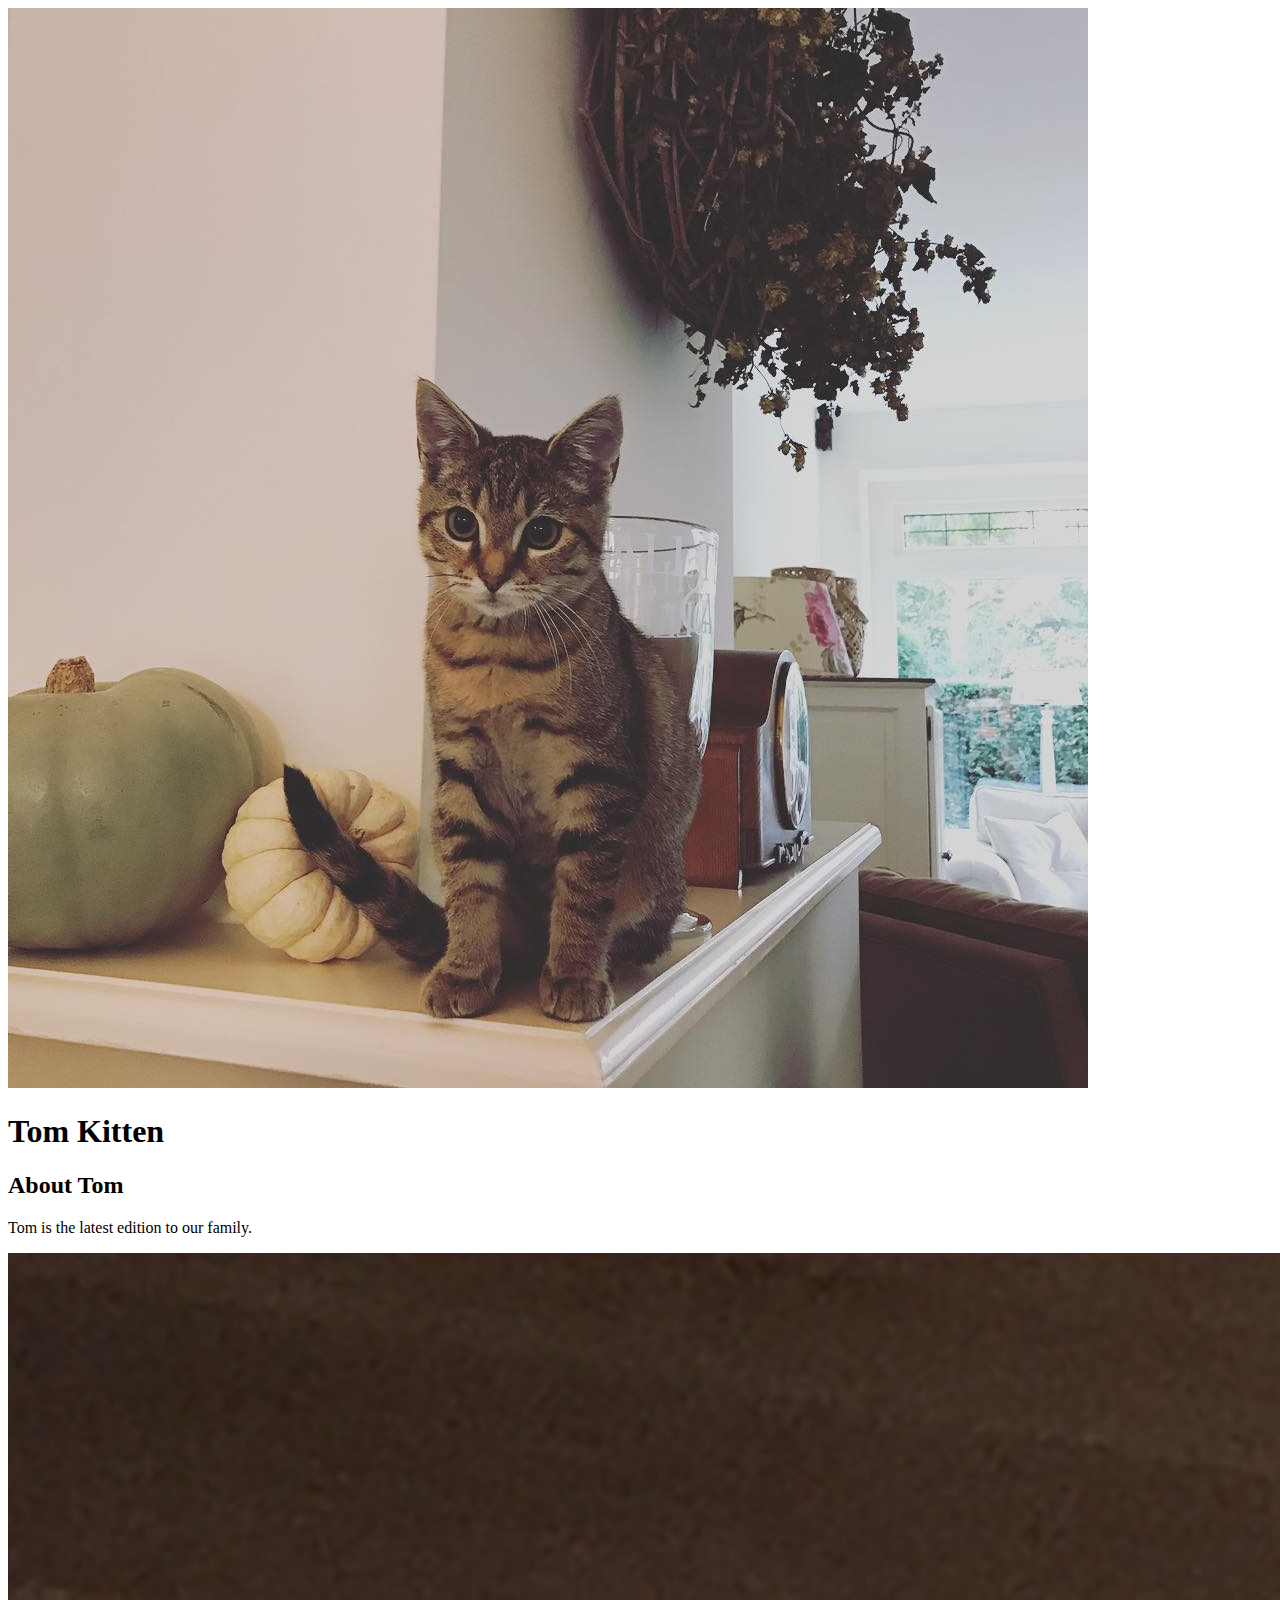
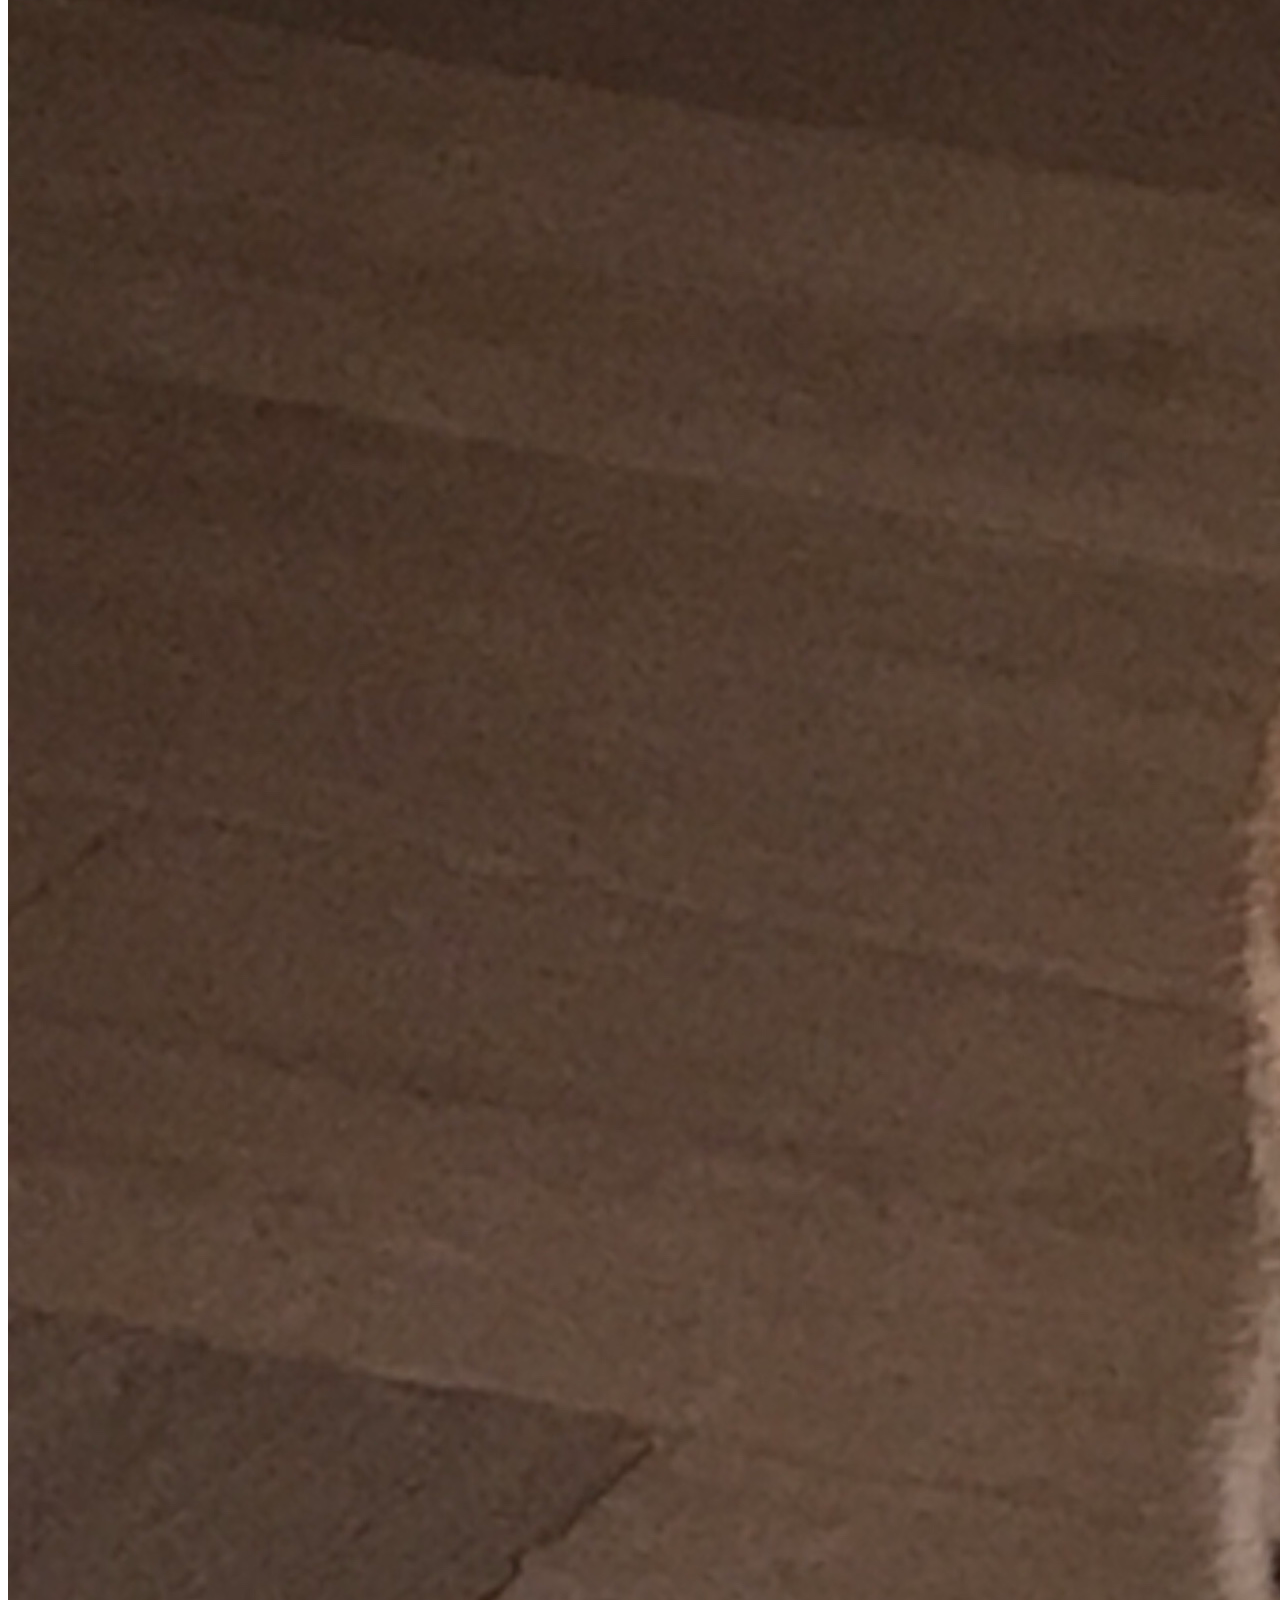
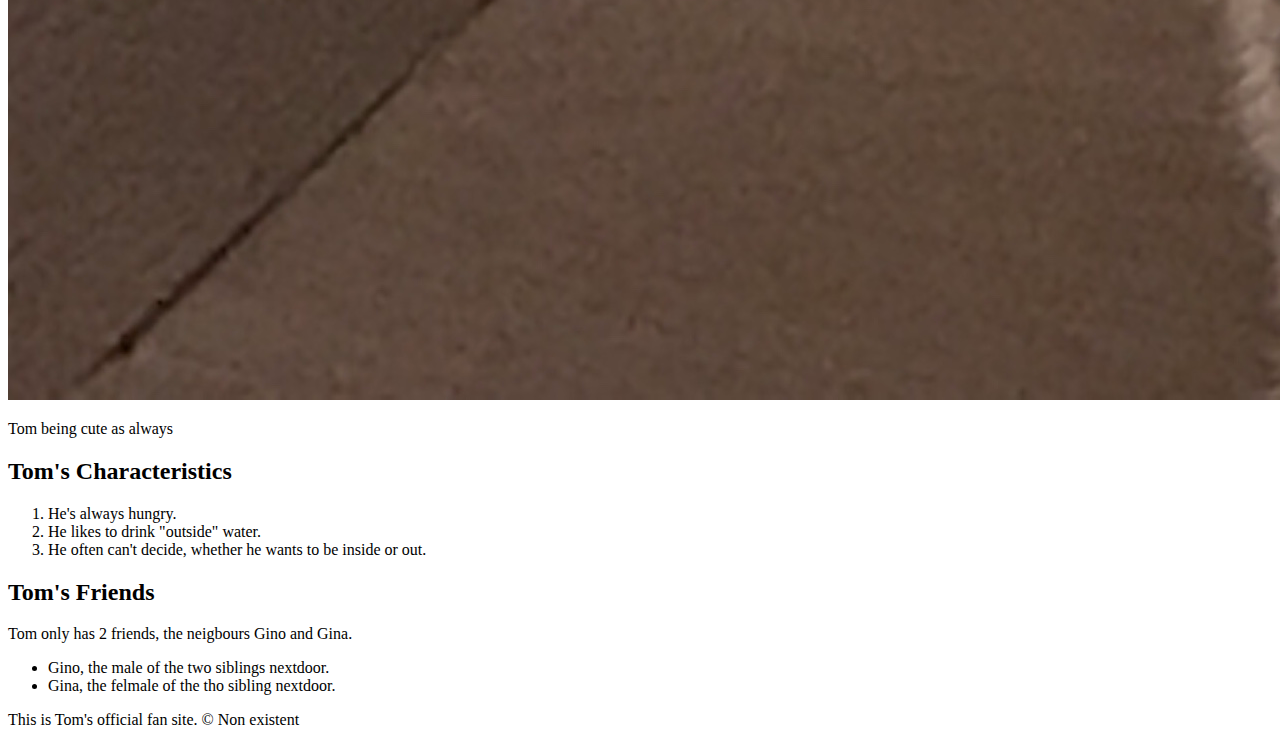
==== index.html @ e0283039 "idk" ====
<!DOCTYPE html>
<html>
<head>
	<title>The Tale of Tom Kitten</title>
	<link href="https://fonts.googleapis.com/css?family=Lobster&display=swap" rel="stylesheet"> 
	<link rel="stylesheet" type="text/css" href="css/tom.css"></link>
	<link rel="icon" href="img/tom-avatar"> 
</head>
<body>
	<!-- header element-->
	<header>
		<img src="img/tom-avatar.jpg" style="">
		<h1>Tom Kitten</h1>
	</header>

	<!-- main elemnent -->
	<main>
		<h2>About Tom</h2>
		<p>Tom is the latest edition to our family.</p>
		<img src="img/TomBanner.jpg" style="">
    	<p>Tom being cute as always</p>

    	<!-- Characteristics -->
    	<h2>Tom's Characteristics</h2>
    	<ol>
    		<li>He's always hungry.</li>
    		<li>He likes to drink "outside" water.</li>
    		<li>He often can't decide, whether he wants to be inside or out.</li>
    	</ol>

    	<!-- Friends -->
    	<h2>Tom's Friends</h2>
    	<p>Tom only has 2 friends, the neigbours Gino and Gina.</p>
    	<ul>
    		<li>Gino, the male of the two siblings nextdoor.</li>
    		<li>Gina, the felmale of the tho sibling nextdoor.</li>
    	</ul>
	</main>

	<!-- Footer element -->
	<footer>
		<p>This is Tom's official fan site. &copy; Non existent</p>
	</footer>
</body>
</html>
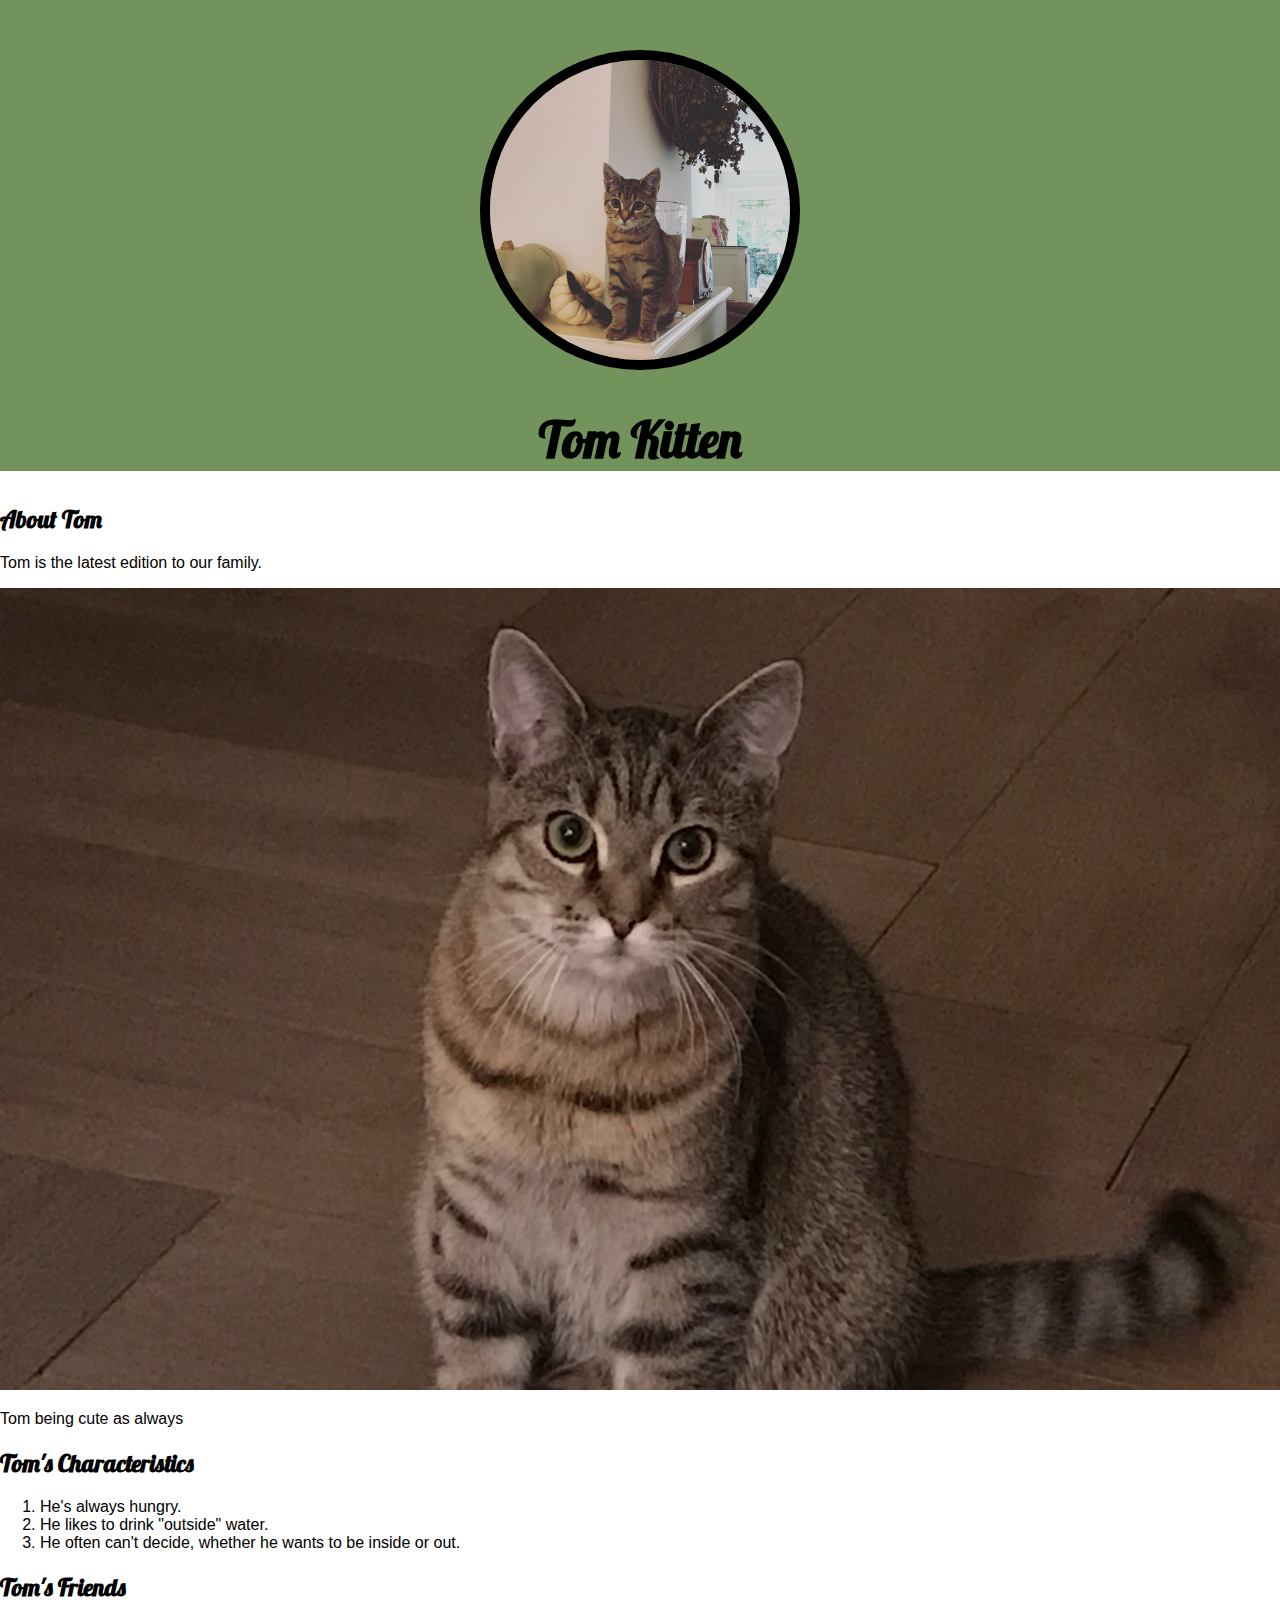
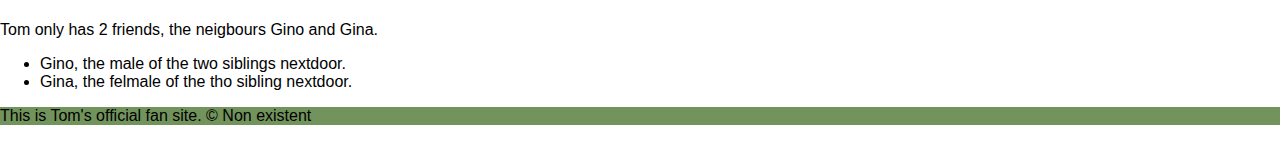
==== commit 3936e1a7: "added T" ====
--- a/index.html
+++ b/index.html
@@ -3,8 +3,8 @@
 <head>
 	<title>The Tale of Tom Kitten</title>
 	<link href="https://fonts.googleapis.com/css?family=Lobster&display=swap" rel="stylesheet"> 
-	<link rel="stylesheet" type="text/css" href="css/tom.css"></link>
-	<link rel="icon" href="img/tom-avatar"> 
+	<link rel="stylesheet" type="text/css" href="css/Tom.css"></link>
+	<link rel="icon" href="img/tom-avatar.jpg"> 
 </head>
 <body>
 	<!-- header element-->
--- a/css/Tom.css
+++ b/css/Tom.css
@@ -0,0 +1,38 @@
+body{
+	margin: 0;
+	font-family: 'Charcoal', sans-serif;
+}
+
+header{
+	background-color: #72945c;
+	text-align: center;
+	padding-top: 50px;
+	padding-bottom: 50px:;
+}
+
+h1, h2{
+	font-family: 'lobster', sans-serif;
+}
+
+header h1{
+	font-size: 50px;
+}
+
+header img{
+	border-radius: 175px;
+	width: 300px;
+	border: 10px solid;
+}
+
+main{
+	max-width: 100%;
+	margin:auto;
+}
+
+main img{
+	max-width: 100%;
+}
+
+footer{
+	background-color: #72945c;
+}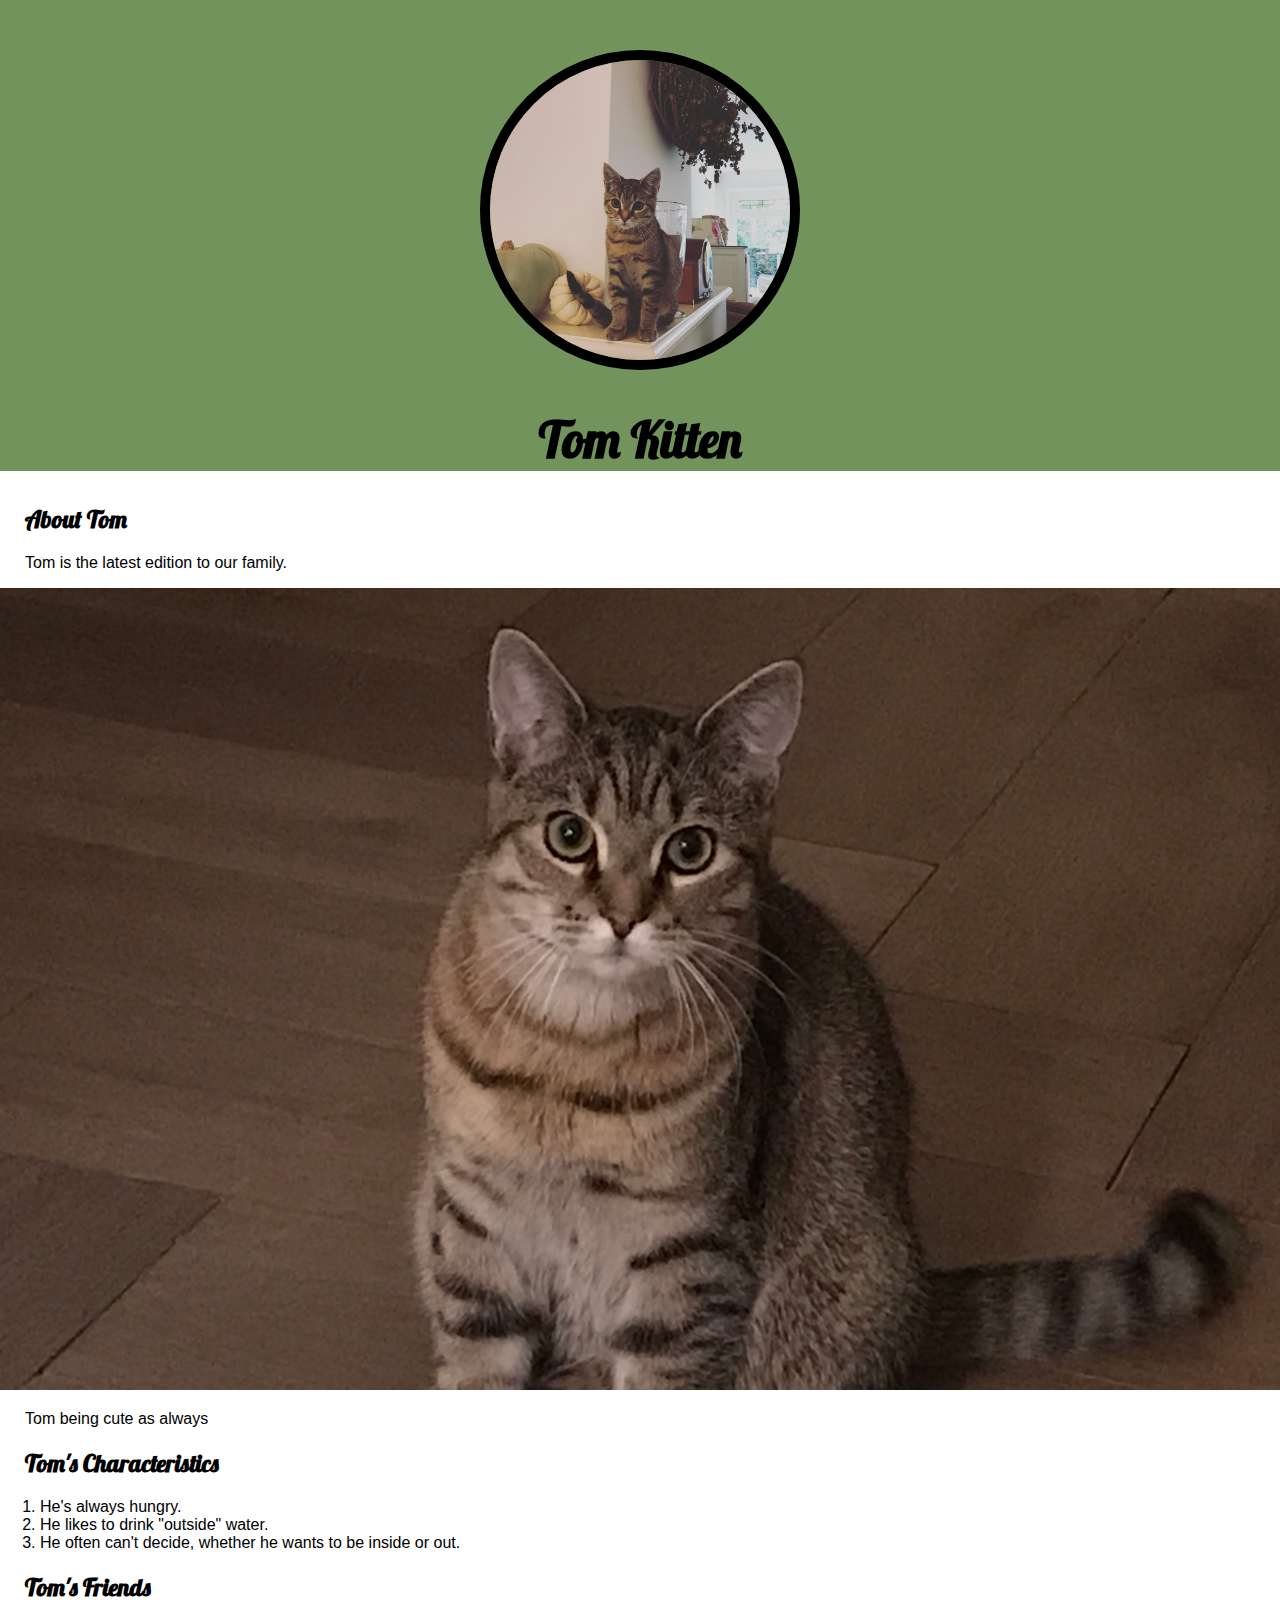
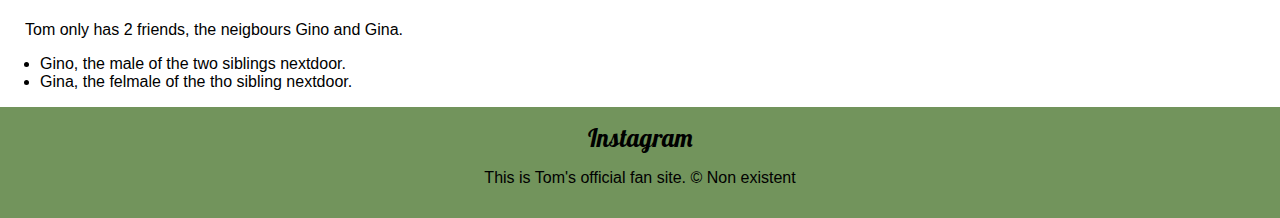
==== commit 352218c7: "insta link" ====
--- a/index.html
+++ b/index.html
@@ -39,6 +39,7 @@
 
 	<!-- Footer element -->
 	<footer>
+		<a target="_blank" href="https://www.instagram.com/thetaleoftomkitten/">Instagram</a>
 		<p>This is Tom's official fan site. &copy; Non existent</p>
 	</footer>
 </body>
--- a/css/Tom.css
+++ b/css/Tom.css
@@ -10,9 +10,10 @@
 	padding-bottom: 50px:;
 }
 
-h1, h2{
+h1, h2, a{
 	font-family: 'lobster', sans-serif;
 }
+
 
 header h1{
 	font-size: 50px;
@@ -26,13 +27,31 @@
 
 main{
 	max-width: 100%;
-	margin:auto;
+
 }
+
 
 main img{
 	max-width: 100%;
 }
 
+main h2, p{
+	padding-left:  25px;
+	padding-right: 25px;
+}
+
 footer{
 	background-color: #72945c;
+	padding: 15px;
+	text-align: center;
+}
+
+a:link, a:visited {
+	color: black;
+	text-decoration: none;
+	font-size: 25px;
+}
+
+a:hover, a:active {
+  color: #0083A4;
 }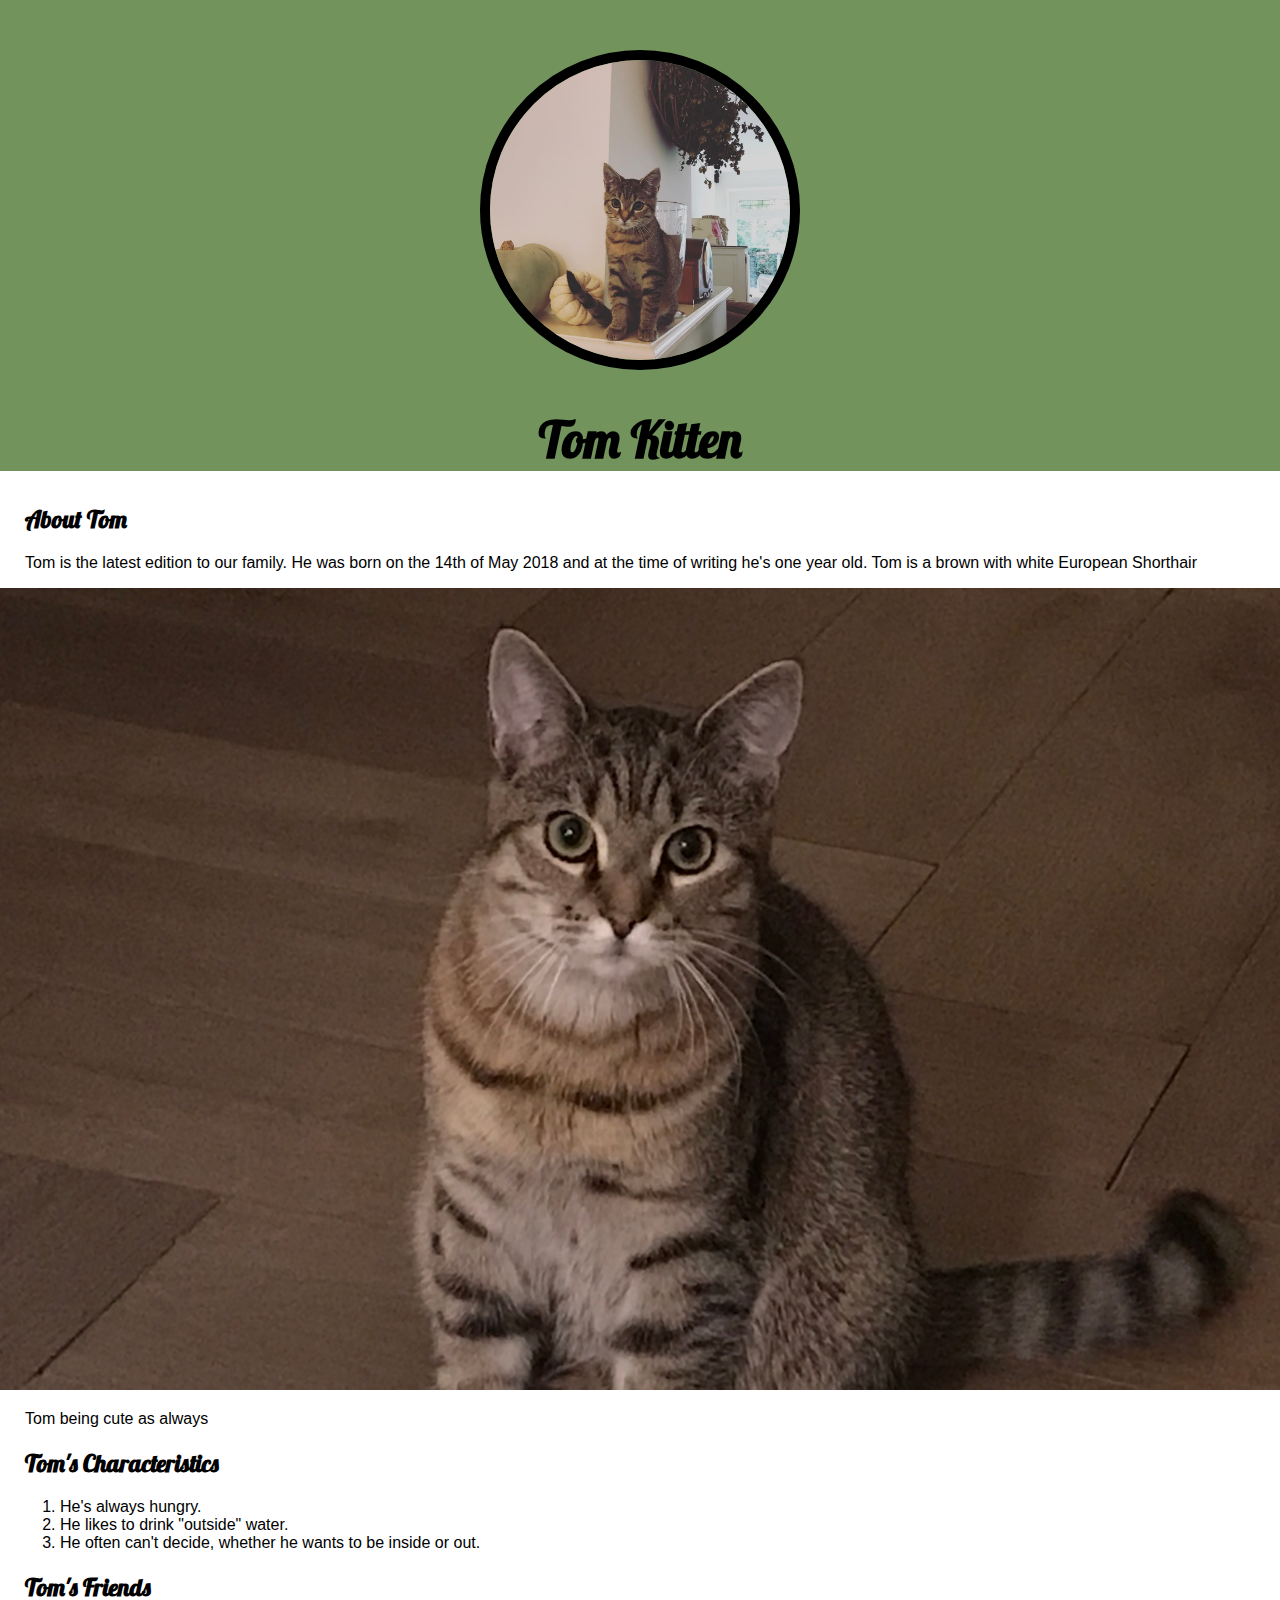
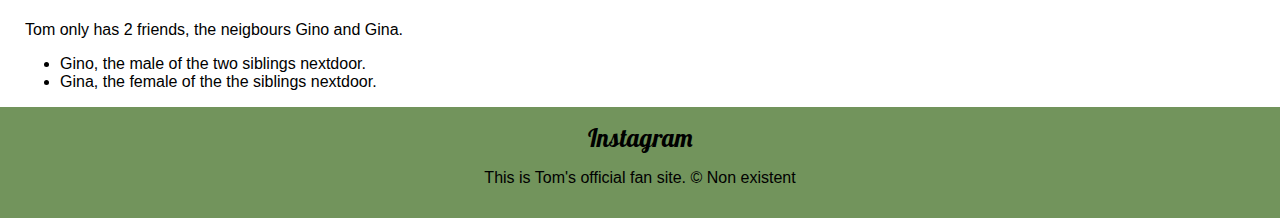
==== commit 51d669d9: "Wrong info" ====
--- a/index.html
+++ b/index.html
@@ -16,7 +16,7 @@
 	<!-- main elemnent -->
 	<main>
 		<h2>About Tom</h2>
-		<p>Tom is the latest edition to our family.</p>
+		<p>Tom is the latest edition to our family. He was born on the 14th of May 2018 and at the time of writing he's one year old. Tom is a brown with white European Shorthair</p>
 		<img src="img/TomBanner.jpg" style="">
     	<p>Tom being cute as always</p>
 
@@ -33,7 +33,7 @@
     	<p>Tom only has 2 friends, the neigbours Gino and Gina.</p>
     	<ul>
     		<li>Gino, the male of the two siblings nextdoor.</li>
-    		<li>Gina, the felmale of the tho sibling nextdoor.</li>
+    		<li>Gina, the female of the the siblings nextdoor.</li>
     	</ul>
 	</main>
 
@@ -43,4 +43,4 @@
 		<p>This is Tom's official fan site. &copy; Non existent</p>
 	</footer>
 </body>
-</html>+</html>
--- a/css/Tom.css
+++ b/css/Tom.css
@@ -40,6 +40,10 @@
 	padding-right: 25px;
 }
 
+main ol, ul{
+	padding-left: 60px;
+}
+
 footer{
 	background-color: #72945c;
 	padding: 15px;
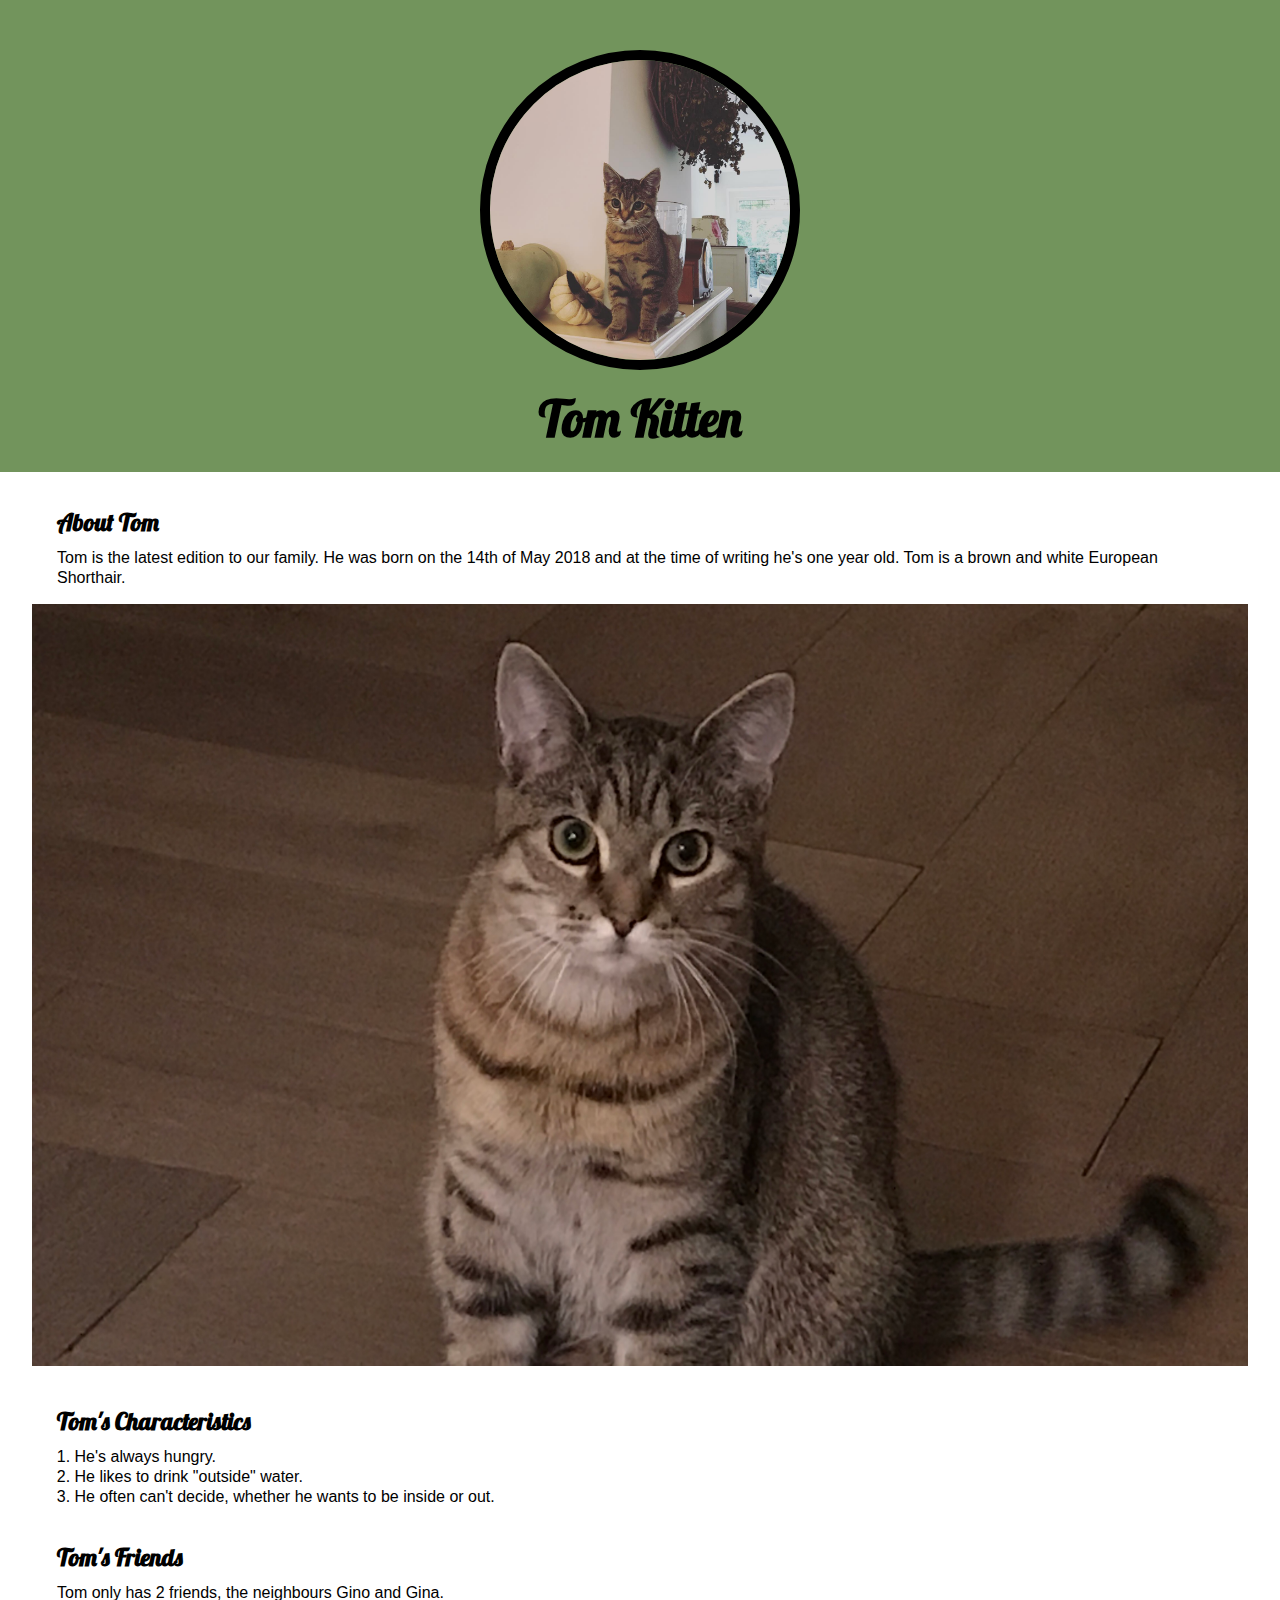
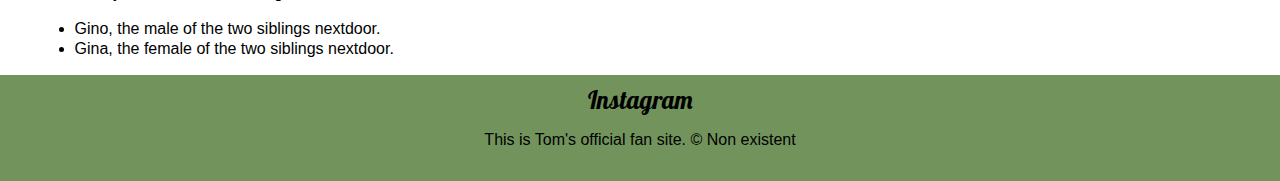
==== commit 423f213e: "cant remember" ====
--- a/index.html
+++ b/index.html
@@ -16,9 +16,10 @@
 	<!-- main elemnent -->
 	<main>
 		<h2>About Tom</h2>
-		<p>Tom is the latest edition to our family. He was born on the 14th of May 2018 and at the time of writing he's one year old. Tom is a brown with white European Shorthair</p>
+		<p>Tom is the latest edition to our family. 
+		He was born on the 14th of May 2018 and at the time of writing he's one year old. 
+		Tom is a brown and white European Shorthair.</p>
 		<img src="img/TomBanner.jpg" style="">
-    	<p>Tom being cute as always</p>
 
     	<!-- Characteristics -->
     	<h2>Tom's Characteristics</h2>
@@ -30,10 +31,10 @@
 
     	<!-- Friends -->
     	<h2>Tom's Friends</h2>
-    	<p>Tom only has 2 friends, the neigbours Gino and Gina.</p>
+    	<p>Tom only has 2 friends, the neighbours Gino and Gina.</p>
     	<ul>
     		<li>Gino, the male of the two siblings nextdoor.</li>
-    		<li>Gina, the female of the the siblings nextdoor.</li>
+    		<li>Gina, the female of the two siblings nextdoor.</li>
     	</ul>
 	</main>
 
--- a/css/Tom.css
+++ b/css/Tom.css
@@ -1,13 +1,14 @@
 body{
 	margin: 0;
 	font-family: 'Charcoal', sans-serif;
+	line-height: 20px;
 }
 
 header{
 	background-color: #72945c;
 	text-align: center;
 	padding-top: 50px;
-	padding-bottom: 50px:;
+	padding-bottom: 10px;
 }
 
 h1, h2, a{
@@ -26,8 +27,8 @@
 }
 
 main{
-	max-width: 100%;
-
+	max-width: 95%;
+	margin: 0 auto;
 }
 
 
@@ -41,7 +42,7 @@
 }
 
 main ol, ul{
-	padding-left: 60px;
+	padding-left: 3.5%;
 }
 
 footer{
@@ -58,4 +59,8 @@
 
 a:hover, a:active {
   color: #0083A4;
+}
+
+h2{
+	margin: 40px 0 10px
 }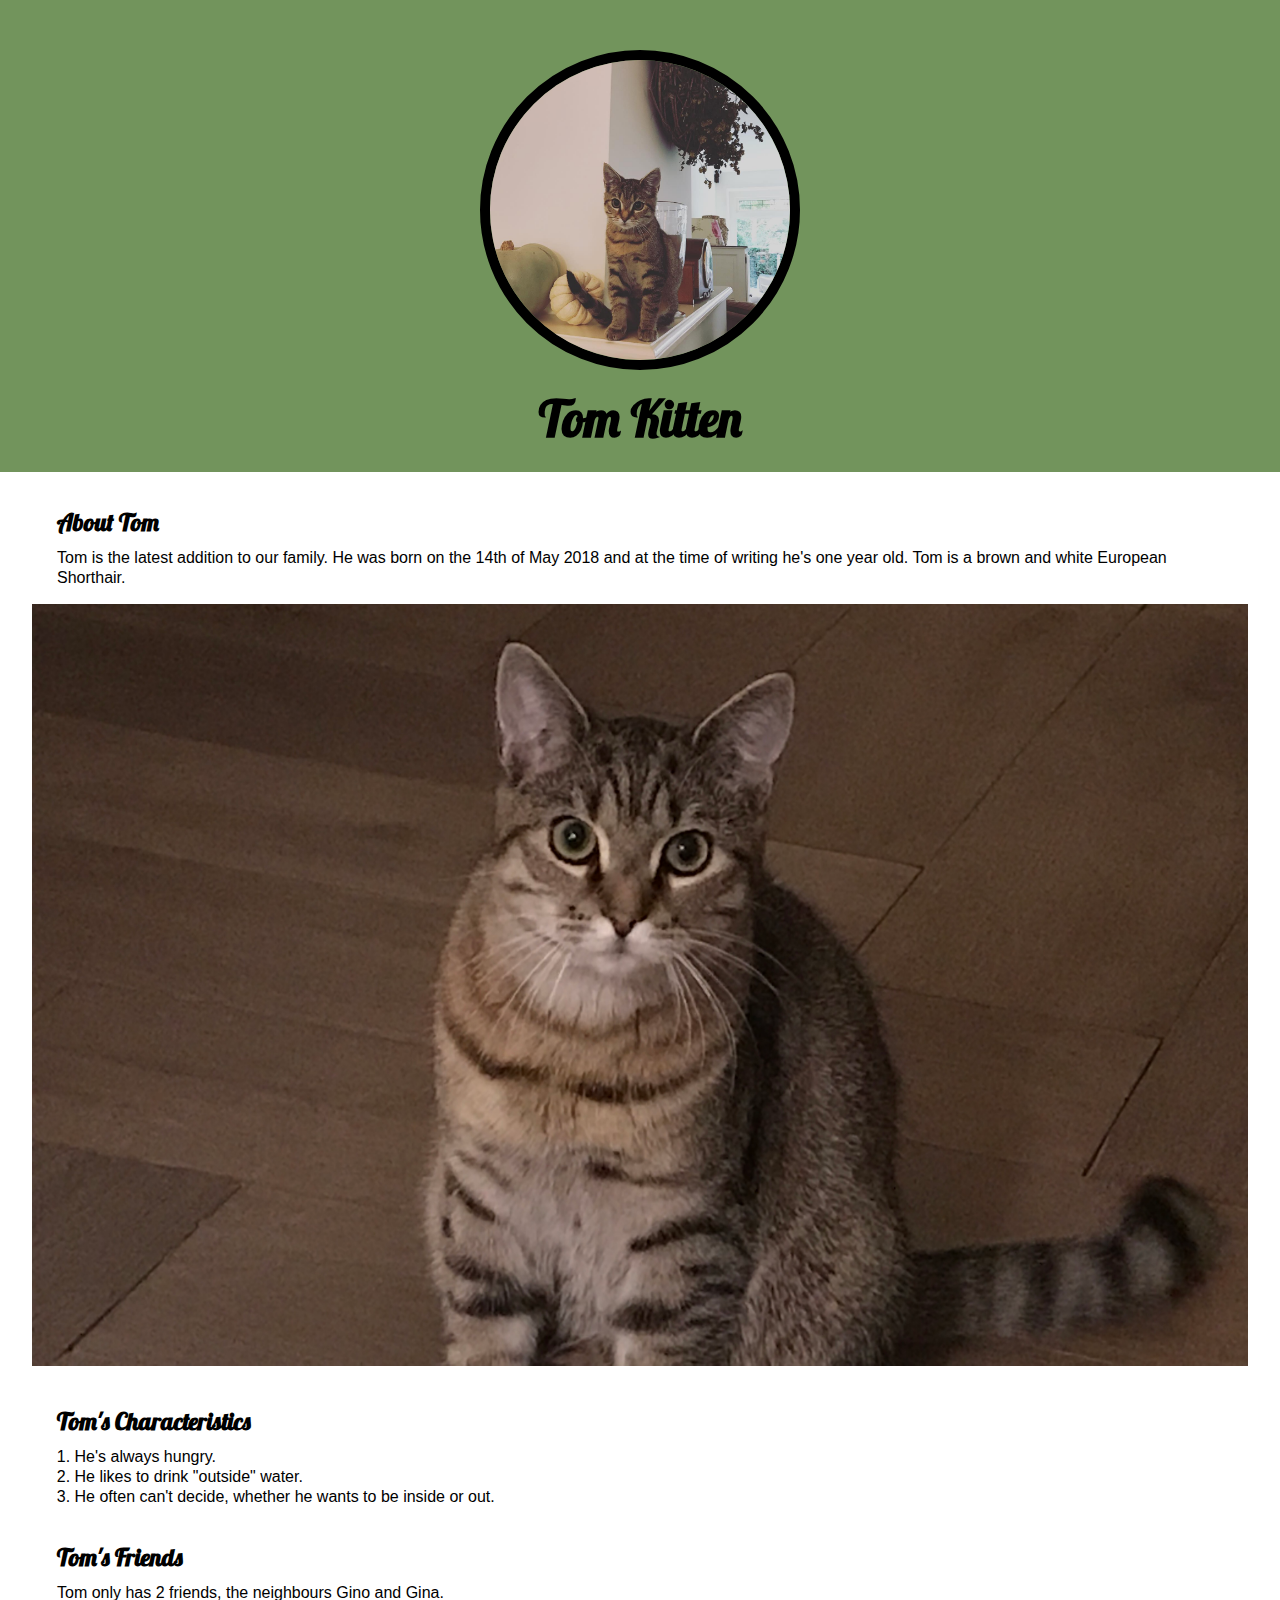
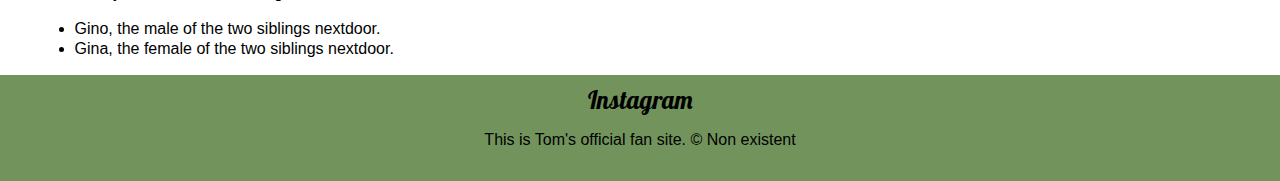
==== commit 13a5e6ba: "fix spelling error from 4 years ago" ====
--- a/index.html
+++ b/index.html
@@ -16,10 +16,11 @@
 	<!-- main elemnent -->
 	<main>
 		<h2>About Tom</h2>
-		<p>Tom is the latest edition to our family. 
+		<p>Tom is the latest addition to our family. 
 		He was born on the 14th of May 2018 and at the time of writing he's one year old. 
 		Tom is a brown and white European Shorthair.</p>
-		<img src="img/TomBanner.jpg" style="">
+		<img src="img/TomBanner.jpg">
+
 
     	<!-- Characteristics -->
     	<h2>Tom's Characteristics</h2>
